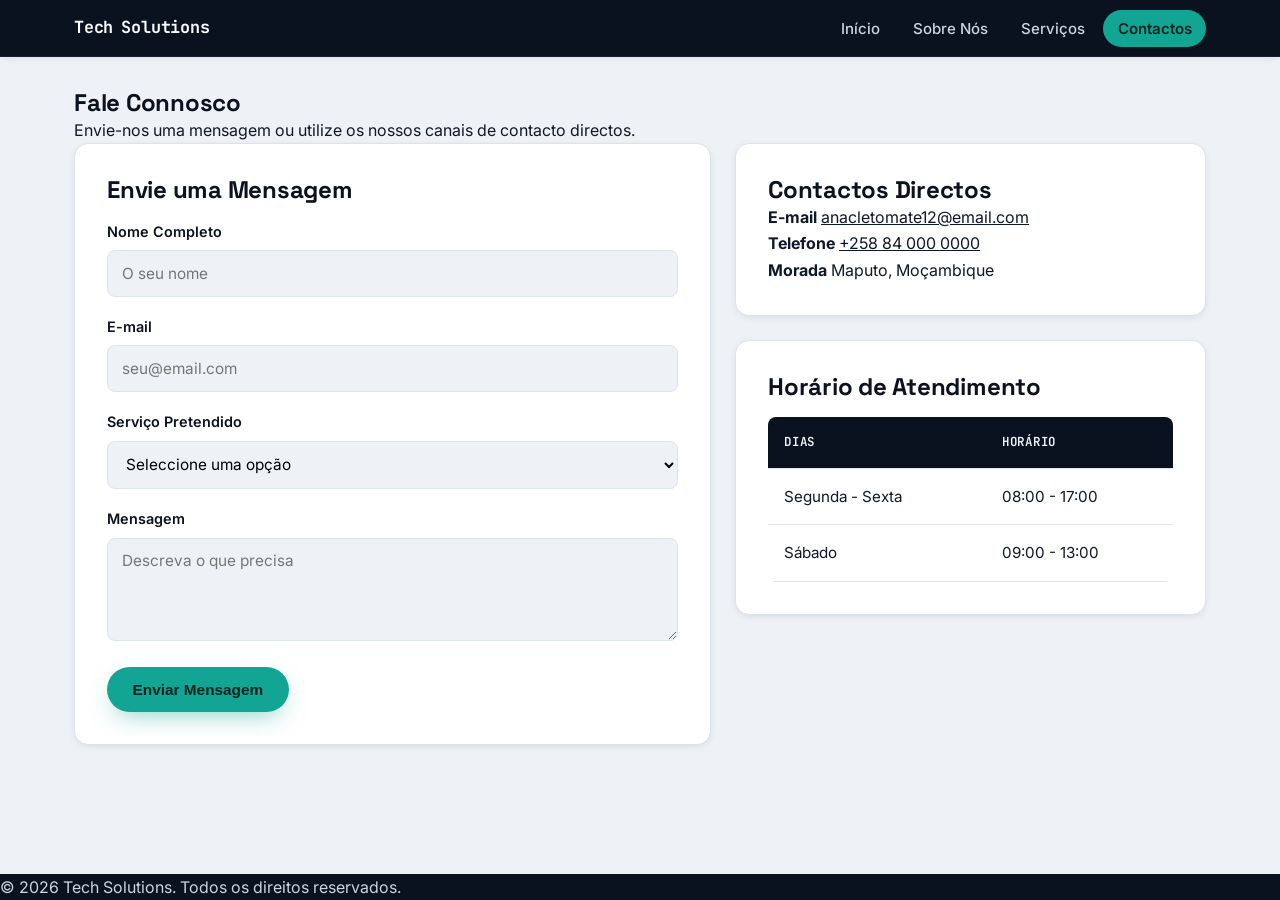
==== Contactos.html @ 09876d04 "Add files via upload" ====
<!DOCTYPE html>
<html lang="pt">
<head>
  <meta charset="UTF-8">
  <meta name="viewport" content="width=device-width, initial-scale=1.0">
  <meta name="description" content="Entre em contacto com a Tech Solutions para pedir assistência técnica em Maputo.">
  <title>Contactos - Tech Solutions</title>
  <link rel="stylesheet" href="CSS MINIpRojecto.css">
</head>
<body>

  <header>
    <nav>
      <a href="Menu.html" class="logo">Tech<span>Solutions</span></a>
      <input type="checkbox" id="menu-toggle" aria-label="Abrir menu">
      <label for="menu-toggle" class="menu-icon" aria-hidden="true">☰</label>

      <ul>
        <li><a href="Menu.html">Início</a></li>
        <li><a href="Sobre nos.html">Sobre Nós</a></li>
        <li><a href="servicos.html">Serviços</a></li>
        <li><a href="Contactos.html" aria-current="page">Contactos</a></li>
      </ul>
    </nav>
  </header>

  <main class="container">

    <section style="margin-top: 2rem;">
      <h1>Fale Connosco</h1>
      <p style="color: var(--text-muted);">Envie-nos uma mensagem ou utilize os nossos canais de contacto directos.</p>
    </section>

    <div class="contact-grid">
      <section class="card">
        <h2>Envie uma Mensagem</h2>
        <form action="#" method="POST" style="margin-top: 1rem;">
          <div class="form-group">
            <label for="nome">Nome Completo</label>
            <input type="text" id="nome" name="nome" required placeholder="O seu nome">
          </div>
          <div class="form-group">
            <label for="email">E-mail</label>
            <input type="email" id="email" name="email" required placeholder="seu@email.com">
          </div>
          <div class="form-group">
            <label for="servico">Serviço Pretendido</label>
            <select id="servico" name="servico">
              <option value="">Seleccione uma opção</option>
              <option value="rede">Instalação de Rede</option>
              <option value="reparacao">Reparação de Computador</option>
              <option value="windows">Instalação de Windows / Software</option>
              <option value="manutencao">Manutenção Preventiva</option>
              <option value="remoto">Suporte Remoto</option>
              <option value="outro">Outro</option>
            </select>
          </div>
          <div class="form-group">
            <label for="mensagem">Mensagem</label>
            <textarea id="mensagem" name="mensagem" rows="4" required placeholder="Descreva o que precisa"></textarea>
          </div>
          <button type="submit" class="btn-submit">Enviar Mensagem</button>
        </form>
      </section>

      <div>
        <section class="card">
          <h2>Contactos Directos</h2>
          <div class="contact-item">
            <strong>E-mail</strong>
            <a href="mailto:anacletomate12@email.com">anacletomate12@email.com</a>
          </div>
          <div class="contact-item">
            <strong>Telefone</strong>
            <a href="tel:+258840000000">+258 84 000 0000</a>
          </div>
          <div class="contact-item">
            <strong>Morada</strong>
            <span>Maputo, Moçambique</span>
          </div>
        </section>

        <section class="card">
          <h2>Horário de Atendimento</h2>
          <table>
            <thead>
              <tr>
                <th scope="col">Dias</th>
                <th scope="col">Horário</th>
              </tr>
            </thead>
            <tbody>
              <tr>
                <td>Segunda - Sexta</td>
                <td>08:00 - 17:00</td>
              </tr>
              <tr>
                <td>Sábado</td>
                <td>09:00 - 13:00</td>
              </tr>
            </tbody>
          </table>
        </section>
      </div>
    </div>

  </main>

  <footer>
    <p>&copy; 2026 Tech Solutions. Todos os direitos reservados.</p>
  </footer>

</body>
</html>
---- CSS MINIpRojecto.css ----
/* ==========================================================================
   TECH SOLUTIONS — Assistência Técnica e Informática
   Folha de estilos principal
   ========================================================================== */

@import url('https://fonts.googleapis.com/css2?family=Space+Grotesk:wght@500;600;700&family=Inter:wght@400;500;600;700&family=JetBrains+Mono:wght@400;500;700&display=swap');

:root {
  /* Cor — painel de diagnóstico: navy profundo + teal (circuito) + âmbar (LED) */
  --navy-950: #0a1220;
  --navy-900: #0e1930;
  --navy-800: #16233f;
  --paper: #eef2f7;
  --surface: #ffffff;
  --ink: #0f172a;
  --ink-muted: #5b6472;
  --ink-soft: #8993a4;
  --teal: #12a594;
  --teal-deep: #0c7a6e;
  --teal-tint: #e3f6f3;
  --amber: #ffb020;
  --amber-deep: #d9930a;
  --danger: #e35555;
  --line: #dde3ea;

  --radius-sm: 8px;
  --radius: 14px;
  --radius-lg: 22px;

  --shadow-sm: 0 2px 8px -2px rgba(10, 18, 32, 0.12);
  --shadow-md: 0 12px 28px -8px rgba(10, 18, 32, 0.22);
  --shadow-lg: 0 24px 48px -12px rgba(10, 18, 32, 0.32);

  --font-display: "Space Grotesk", "Inter", sans-serif;
  --font-body: "Inter", system-ui, -apple-system, sans-serif;
  --font-mono: "JetBrains Mono", ui-monospace, Menlo, monospace;
}

* { margin: 0; padding: 0; box-sizing: border-box; }

html { scroll-behavior: smooth; }

body {
  font-family: var(--font-body);
  background: var(--paper);
  color: var(--ink);
  line-height: 1.65;
  min-height: 100vh;
  display: flex;
  flex-direction: column;
  -webkit-font-smoothing: antialiased;
}

img { max-width: 100%; display: block; }

a { color: inherit; }

h1, h2, h3, h4 {
  font-family: var(--font-display);
  color: var(--navy-950);
  line-height: 1.15;
  letter-spacing: -0.01em;
}

:focus-visible {
  outline: 2px solid var(--teal);
  outline-offset: 2px;
}

@media (prefers-reduced-motion: reduce) {
  *, *::before, *::after {
    animation-duration: 0.001ms !important;
    animation-iteration-count: 1 !important;
    transition-duration: 0.001ms !important;
    scroll-behavior: auto !important;
  }
}

.eyebrow {
  display: inline-flex;
  align-items: center;
  gap: 0.5rem;
  font-family: var(--font-mono);
  font-size: 0.75rem;
  font-weight: 500;
  letter-spacing: 0.12em;
  text-transform: uppercase;
  color: var(--teal-deep);
}

.eyebrow::before {
  content: "";
  width: 7px;
  height: 7px;
  border-radius: 50%;
  background: var(--teal);
  box-shadow: 0 0 0 3px var(--teal-tint);
}

/* ==========================================================================
   CABEÇALHO / NAVEGAÇÃO
   ========================================================================== */

header {
  background: var(--navy-950);
  position: sticky;
  top: 0;
  z-index: 1000;
  box-shadow: var(--shadow-sm);
  border-bottom: 1px solid rgba(255, 255, 255, 0.06);
}

nav {
  max-width: 1180px;
  margin: 0 auto;
  padding: 0.9rem 1.5rem;
  display: flex;
  justify-content: space-between;
  align-items: center;
}

.logo {
  display: flex;
  align-items: center;
  gap: 0.5rem;
  color: #f8fafc;
  font-family: var(--font-mono);
  font-size: 1.05rem;
  font-weight: 700;
  letter-spacing: -0.01em;
  text-decoration: none;
}

.logo .dot {
  width: 9px;
  height: 9px;
  border-radius: 50%;
  background: var(--amber);
  box-shadow: 0 0 0 4px rgba(255, 176, 32, 0.18);
  animation: blink 2.4s ease-in-out infinite;
  flex-shrink: 0;
}

.logo .muted { color: var(--teal); }

@keyframes blink {
  0%, 100% { opacity: 1; }
  50% { opacity: 0.35; }
}

nav ul {
  list-style: none;
  display: flex;
  gap: 0.25rem;
  align-items: center;
}

nav ul a {
  color: #cbd5e1;
  text-decoration: none;
  font-weight: 500;
  font-size: 0.94rem;
  padding: 0.55rem 0.9rem;
  border-radius: 999px;
  transition: background-color 0.2s ease, color 0.2s ease;
}

nav ul a:hover,
nav ul a:focus-visible {
  background-color: rgba(18, 165, 148, 0.16);
  color: #ecfdfa;
}

nav ul a[aria-current="page"] {
  background-color: var(--teal);
  color: #052420;
  font-weight: 600;
}

#menu-toggle, .menu-icon { display: none; }

/* ==========================================================================
   CONTENTOR GERAL
   ========================================================================== */

.container {
  max-width: 1180px;
  margin: 0 auto;
  padding: 0 1.5rem;
  flex: 1;
  width: 100%;
}

section.intro-space { padding-top: 2.5rem; }

/* ==========================================================================
   HERO
   ========================================================================== */

.hero {
  padding: 4.5rem 0 3.5rem;
  display: grid;
  grid-template-columns: 1.05fr 0.95fr;
  gap: 3rem;
  align-items: center;
}

.hero h1 {
  font-size: clamp(2.1rem, 4vw, 3.1rem);
  margin: 0.9rem 0 1.1rem;
}

.hero h1 .accent { color: var(--teal-deep); }

.hero p.lead {
  color: var(--ink-muted);
  font-size: 1.08rem;
  max-width: 46ch;
  margin-bottom: 1.9rem;
}

.hero-actions {
  display: flex;
  gap: 0.9rem;
  flex-wrap: wrap;
}

/* Painel de diagnóstico — elemento assinatura */
.diagnostic-panel {
  background: var(--navy-950);
  border-radius: var(--radius-lg);
  padding: 1.6rem 1.7rem;
  box-shadow: var(--shadow-lg);
  font-family: var(--font-mono);
  color: #e2e8f0;
  position: relative;
  overflow: hidden;
  border: 1px solid rgba(255, 255, 255, 0.08);
}

.diagnostic-panel::before {
  content: "";
  position: absolute;
  inset: 0;
  background:
    radial-gradient(circle at 85% -10%, rgba(18, 165, 148, 0.35), transparent 55%),
    radial-gradient(circle at -10% 110%, rgba(255, 176, 32, 0.18), transparent 45%);
  pointer-events: none;
}

.diagnostic-panel .panel-head {
  display: flex;
  justify-content: space-between;
  align-items: center;
  font-size: 0.72rem;
  letter-spacing: 0.1em;
  text-transform: uppercase;
  color: #7f8ea3;
  margin-bottom: 1.1rem;
  position: relative;
}

.diagnostic-panel .panel-head .dots { display: flex; gap: 6px; }
.diagnostic-panel .panel-head .dots span {
  width: 9px; height: 9px; border-radius: 50%; background: #2a3752;
}

.diag-row {
  display: flex;
  justify-content: space-between;
  align-items: center;
  padding: 0.7rem 0;
  border-bottom: 1px dashed rgba(255, 255, 255, 0.09);
  font-size: 0.9rem;
  position: relative;
}

.diag-row:last-of-type { border-bottom: none; }

.diag-row .label { color: #b9c4d6; }

.diag-row .status {
  display: inline-flex;
  align-items: center;
  gap: 0.5rem;
  font-weight: 500;
}

.diag-row .status.ok { color: #5eead4; }
.diag-row .status.live { color: var(--amber); }

.led {
  width: 8px;
  height: 8px;
  border-radius: 50%;
  background: currentColor;
  box-shadow: 0 0 8px currentColor;
}

.led.pulse { animation: pulse 1.8s ease-in-out infinite; }

@keyframes pulse {
  0%, 100% { opacity: 1; transform: scale(1); }
  50% { opacity: 0.45; transform: scale(0.8); }
}

.diagnostic-panel .panel-foot {
  margin-top: 1.1rem;
  padding-top: 1rem;
  border-top: 1px solid rgba(255, 255, 255, 0.08);
  font-size: 0.76rem;
  color: #7f8ea3;
  position: relative;
}

/* ==========================================================================
   BOTÕES
   ========================================================================== */

.btn {
  display: inline-flex;
  align-items: center;
  gap: 0.5rem;
  padding: 0.85rem 1.5rem;
  border-radius: 999px;
  font-weight: 600;
  font-size: 0.96rem;
  text-decoration: none;
  border: 1px solid transparent;
  cursor: pointer;
  transition: transform 0.15s ease, box-shadow 0.15s ease, background-color 0.15s ease, color 0.15s ease;
  font-family: var(--font-body);
}

.btn-primary {
  background: var(--teal);
  color: #052420;
  box-shadow: 0 10px 24px -8px rgba(18, 165, 148, 0.55);
}

.btn-primary:hover { background: var(--teal-deep); color: #eafffb; transform: translateY(-1px); }

.btn-outline {
  background: transparent;
  border-color: var(--navy-950);
  color: var(--navy-950);
}

.btn-outline:hover { background: var(--navy-950); color: #f1f5f9; transform: translateY(-1px); }

.btn-ghost {
  background: rgba(255, 255, 255, 0.08);
  color: #f1f5f9;
  border-color: rgba(255, 255, 255, 0.16);
}

.btn-ghost:hover { background: rgba(255, 255, 255, 0.16); }

/* ==========================================================================
   ESTATÍSTICAS
   ========================================================================== */

.stats-strip {
  display: grid;
  grid-template-columns: repeat(4, 1fr);
  gap: 1px;
  background: var(--line);
  border: 1px solid var(--line);
  border-radius: var(--radius);
  overflow: hidden;
  margin: 2.5rem 0 3rem;
}

.stat {
  background: var(--surface);
  padding: 1.4rem 1.2rem;
  text-align: center;
}

.stat .num {
  font-family: var(--font-mono);
  font-size: 1.7rem;
  font-weight: 700;
  color: var(--teal-deep);
}

.stat .label {
  font-size: 0.82rem;
  color: var(--ink-muted);
  margin-top: 0.25rem;
}

/* ==========================================================================
   CARTÕES / SECÇÕES
   ========================================================================== */

.section-head {
  max-width: 60ch;
  margin-bottom: 2.2rem;
}

.section-head h2 {
  font-size: clamp(1.6rem, 3vw, 2.1rem);
  margin-top: 0.6rem;
}

.section-head p {
  color: var(--ink-muted);
  margin-top: 0.7rem;
}

.card {
  background: var(--surface);
  padding: 2rem;
  margin-bottom: 1.5rem;
  border-radius: var(--radius);
  box-shadow: var(--shadow-sm);
  border: 1px solid var(--line);
}

.card img {
  width: 100%;
  max-height: 380px;
  object-fit: cover;
  border-radius: calc(var(--radius) - 6px);
  margin: 1rem 0;
}

/* Grelha de serviços */
.service-grid {
  display: grid;
  grid-template-columns: repeat(3, 1fr);
  gap: 1.25rem;
  margin: 2rem 0 3rem;
}

.service-card {
  background: var(--surface);
  border: 1px solid var(--line);
  border-radius: var(--radius);
  padding: 1.75rem;
  box-shadow: var(--shadow-sm);
  transition: transform 0.2s ease, box-shadow 0.2s ease, border-color 0.2s ease;
}

.service-card:hover {
  transform: translateY(-3px);
  box-shadow: var(--shadow-md);
  border-color: var(--teal);
}

.service-icon {
  width: 46px;
  height: 46px;
  border-radius: var(--radius-sm);
  background: var(--teal-tint);
  color: var(--teal-deep);
  display: flex;
  align-items: center;
  justify-content: center;
  margin-bottom: 1.1rem;
}

.service-icon svg { width: 24px; height: 24px; }

.service-card h3 {
  font-size: 1.08rem;
  margin-bottom: 0.5rem;
}

.service-card p {
  color: var(--ink-muted);
  font-size: 0.94rem;
}

.service-card .tag {
  display: inline-block;
  margin-top: 0.9rem;
  font-family: var(--font-mono);
  font-size: 0.72rem;
  letter-spacing: 0.06em;
  color: var(--teal-deep);
  background: var(--teal-tint);
  padding: 0.25rem 0.6rem;
  border-radius: 999px;
}

/* Objectivos com marcador LED */
.led-list {
  list-style: none;
  display: flex;
  flex-direction: column;
  gap: 0.9rem;
  margin-top: 1rem;
}

.led-list li {
  display: flex;
  gap: 0.8rem;
  align-items: flex-start;
}

.led-list .num {
  font-family: var(--font-mono);
  font-size: 0.78rem;
  font-weight: 700;
  color: var(--teal-deep);
  background: var(--teal-tint);
  min-width: 28px;
  height: 28px;
  border-radius: 50%;
  display: flex;
  align-items: center;
  justify-content: center;
  flex-shrink: 0;
}

/* Player de áudio estilizado */
.audio-card {
  display: flex;
  align-items: center;
  gap: 1rem;
  background: var(--navy-950);
  color: #e2e8f0;
  border-radius: var(--radius);
  padding: 1.25rem 1.4rem;
  margin-top: 1rem;
}

.audio-card .wave-icon {
  width: 42px;
  height: 42px;
  border-radius: 50%;
  background: var(--teal);
  color: #052420;
  display: flex;
  align-items: center;
  justify-content: center;
  flex-shrink: 0;
}

.audio-card audio { width: 100%; }

.audio-card .audio-meta {
  flex: 1;
  min-width: 0;
}

.audio-card .audio-meta strong {
  display: block;
  font-size: 0.92rem;
  margin-bottom: 0.4rem;
}

/* Missão / Visão lado a lado */
.mv-grid {
  display: grid;
  grid-template-columns: 1fr 1fr;
  gap: 1.25rem;
}

.mv-grid .card { margin-bottom: 0; }

.mv-grid .eyebrow { margin-bottom: 0.6rem; }

/* ==========================================================================
   FORMULÁRIOS & TABELAS
   ========================================================================== */

.form-group { margin-bottom: 1.15rem; }

.form-group label {
  display: block;
  font-weight: 600;
  font-size: 0.9rem;
  margin-bottom: 0.4rem;
  color: var(--navy-950);
}

.form-group input,
.form-group select,
.form-group textarea {
  width: 100%;
  padding: 0.8rem 0.9rem;
  border: 1.5px solid var(--line);
  border-radius: var(--radius-sm);
  font-family: inherit;
  font-size: 0.96rem;
  background: var(--paper);
  transition: border-color 0.15s ease, box-shadow 0.15s ease;
}

.form-group input:focus,
.form-group select:focus,
.form-group textarea:focus {
  outline: none;
  border-color: var(--teal);
  box-shadow: 0 0 0 3px var(--teal-tint);
  background: var(--surface);
}

.btn-submit {
  background: var(--teal);
  color: #052420;
  border: none;
  padding: 0.85rem 1.6rem;
  border-radius: 999px;
  font-weight: 600;
  font-size: 0.96rem;
  cursor: pointer;
  transition: background 0.2s ease, transform 0.15s ease;
  box-shadow: 0 10px 24px -8px rgba(18, 165, 148, 0.5);
}

.btn-submit:hover { background: var(--teal-deep); transform: translateY(-1px); }

table {
  width: 100%;
  border-collapse: collapse;
  margin-top: 1rem;
  overflow: hidden;
  border-radius: var(--radius-sm);
  font-size: 0.95rem;
}

th, td {
  padding: 0.95rem 1rem;
  text-align: left;
  border-bottom: 1px solid var(--line);
}

th {
  background-color: var(--navy-950);
  color: #f1f5f9;
  font-weight: 600;
  font-family: var(--font-mono);
  font-size: 0.78rem;
  letter-spacing: 0.06em;
  text-transform: uppercase;
}

tbody tr:hover { background-color: var(--teal-tint); }

td .price {
  font-family: var(--font-mono);
  font-weight: 700;
  color: var(--teal-deep);
}

.price-badge {
  display: inline-block;
  font-family: var(--font-mono);
  font-size: 0.68rem;
  letter-spacing: 0.04em;
  background: var(--amber);
  color: #3a2600;
  padding: 0.18rem 0.5rem;
  border-radius: 999px;
  margin-left: 0.5rem;
  vertical-align: middle;
}

/* Cartões de contacto */
.contact-grid {
  display: grid;
  grid-template-columns: 1.15fr 0.85fr;
  gap: 1.5rem;
  align-items: start;
}

.contact-info-item {
  display: flex;
  gap: 0.9rem;
  align-items: flex-start;
  padding: 1rem 0;
  border-bottom: 1px solid var(--line);
}

.contact-info-item:last-child { border-bottom: none; }

.contact-info-item .icon {
  width: 38px;
  height: 38px;
  border-radius: var(--radius-sm);
  background: var(--teal-tint);
  color: var(--teal-deep);
  display: flex;
  align-items: center;
  justify-content: center;
  flex-shrink: 0;
}

.contact-info-item .icon svg { width: 19px; height: 19px; }

.contact-info-item h3 {
  font-size: 0.98rem;
  margin-bottom: 0.15rem;
}

.contact-info-item p, .contact-info-item a {
  color: var(--ink-muted);
  text-decoration: none;
  font-size: 0.92rem;
}

.contact-info-item a:hover { color: var(--teal-deep); }

/* ==========================================================================
   RODAPÉ
   ========================================================================== */

footer {
  background: var(--navy-950);
  color: #cbd5e1;
  margin-top: auto;
}

.footer-inner {
  max-width: 1180px;
  margin: 0 auto;
  padding: 3rem 1.5rem 1.5rem;
  display: grid;
  grid-template-columns: 1.3fr 1fr 1fr;
  gap: 2rem;
}

.footer-inner h4 {
  color: #f1f5f9;
  font-size: 0.85rem;
  letter-spacing: 0.06em;
  text-transform: uppercase;
  margin-bottom: 0.9rem;
  font-family: var(--font-mono);
}

.footer-inner p, .footer-inner a {
  font-size: 0.9rem;
  color: #9aa7bd;
  text-decoration: none;
  line-height: 1.9;
}

.footer-inner a:hover { color: var(--teal); }

.footer-bottom {
  border-top: 1px solid rgba(255, 255, 255, 0.08);
  text-align: center;
  padding: 1.2rem 1.5rem;
  font-family: var(--font-mono);
  font-size: 0.76rem;
  color: #7f8ea3;
}

.footer-bottom .status {
  color: #5eead4;
}

/* ==========================================================================
   RESPONSIVIDADE (MOBILE)
   ========================================================================== */

@media (max-width: 900px) {
  .hero { grid-template-columns: 1fr; padding-top: 3rem; }
  .service-grid { grid-template-columns: repeat(2, 1fr); }
  .mv-grid { grid-template-columns: 1fr; }
  .contact-grid { grid-template-columns: 1fr; }
  .stats-strip { grid-template-columns: repeat(2, 1fr); }
  .footer-inner { grid-template-columns: 1fr 1fr; }
}

@media (max-width: 768px) {
  .menu-icon {
    display: block;
    color: #f8fafc;
    font-size: 1.6rem;
    cursor: pointer;
    line-height: 1;
  }

  nav ul {
    display: none;
    position: absolute;
    top: 100%;
    left: 0;
    right: 0;
    background: var(--navy-950);
    flex-direction: column;
    padding: 0.75rem 1.25rem 1.25rem;
    text-align: left;
    gap: 0.2rem;
    border-bottom: 1px solid rgba(255, 255, 255, 0.08);
  }

  nav ul a { display: block; }

  #menu-toggle:checked ~ ul { display: flex; }
}

@media (max-width: 560px) {
  .service-grid { grid-template-columns: 1fr; }
  .stats-strip { grid-template-columns: 1fr 1fr; }
  .footer-inner { grid-template-columns: 1fr; }
  .hero-actions { flex-direction: column; align-items: stretch; }
  .hero-actions .btn { justify-content: center; }
}
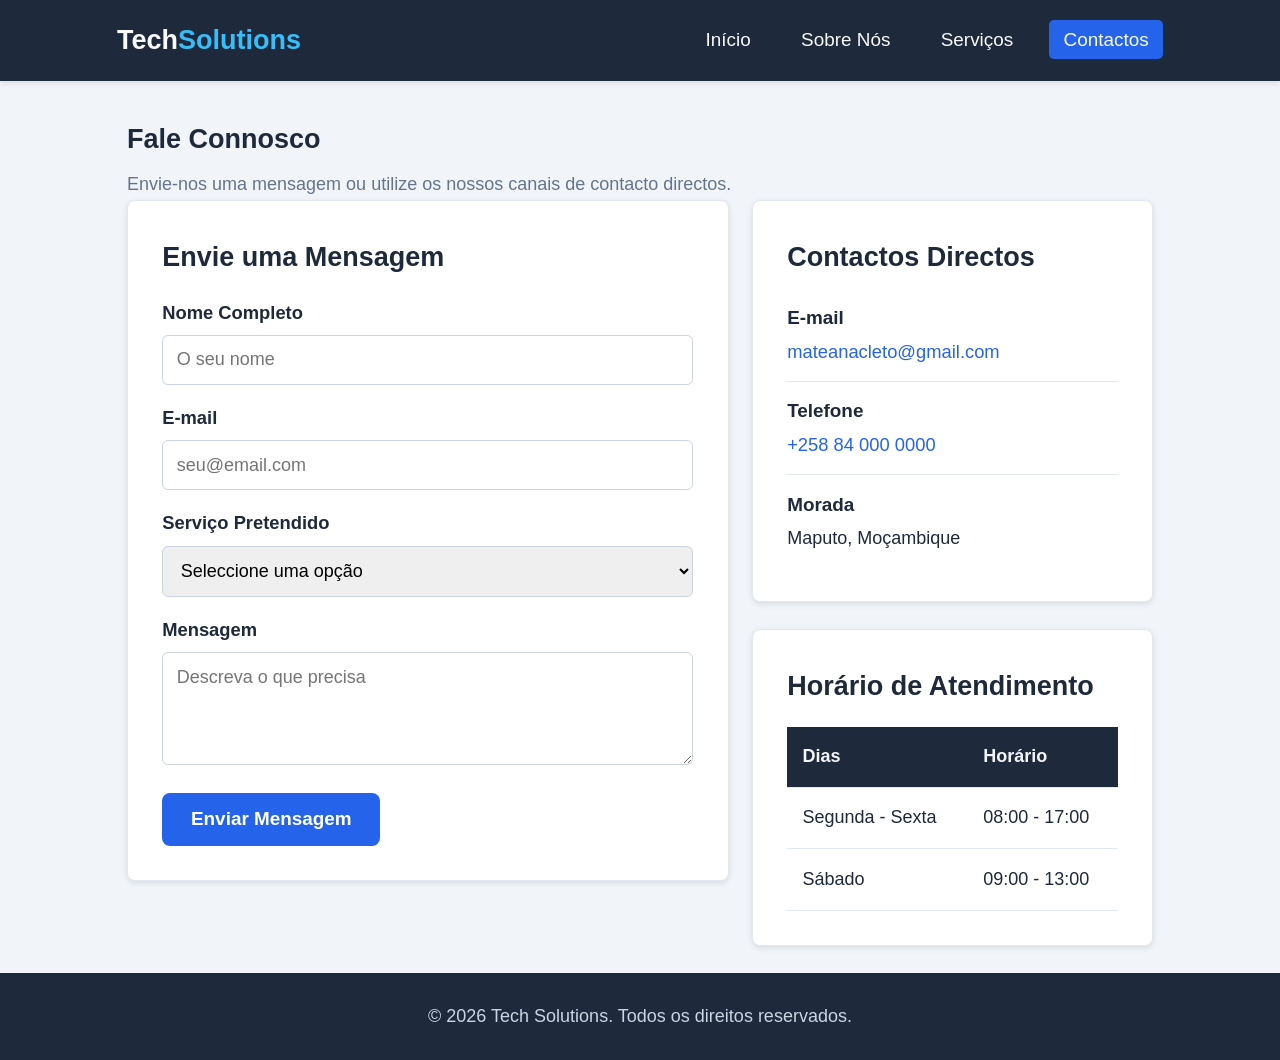
==== commit 04ef22a4: "Revise contact form and update contact details Updated the contact form to use FormSubmit for handli" ====
--- a/Contactos.html
+++ b/Contactos.html
@@ -19,7 +19,7 @@
         <li><a href="Menu.html">Início</a></li>
         <li><a href="Sobre nos.html">Sobre Nós</a></li>
         <li><a href="servicos.html">Serviços</a></li>
-        <li><a href="Contactos.html" aria-current="page">Contactos</a></li>
+        <li><a href="contactos.html" aria-current="page">Contactos</a></li>
       </ul>
     </nav>
   </header>
@@ -34,30 +34,34 @@
     <div class="contact-grid">
       <section class="card">
         <h2>Envie uma Mensagem</h2>
-        <form action="#" method="POST" style="margin-top: 1rem;">
+        <form action="https://formsubmit.co/mateanacleto@gmail.com" method="POST" style="margin-top: 1rem;">
+          <input type="hidden" name="_subject" value="Nova mensagem - Tech Solutions">
+          <input type="hidden" name="_template" value="table">
+          <input type="hidden" name="_captcha" value="false">
+          <input type="text" name="_honey" style="display:none" tabindex="-1" autocomplete="off">
           <div class="form-group">
             <label for="nome">Nome Completo</label>
-            <input type="text" id="nome" name="nome" required placeholder="O seu nome">
+            <input type="text" id="nome" name="Nome Completo" required placeholder="O seu nome">
           </div>
           <div class="form-group">
             <label for="email">E-mail</label>
-            <input type="email" id="email" name="email" required placeholder="seu@email.com">
+            <input type="email" id="email" name="E-mail" required placeholder="seu@email.com">
           </div>
           <div class="form-group">
             <label for="servico">Serviço Pretendido</label>
-            <select id="servico" name="servico">
+            <select id="servico" name="Serviço Pretendido">
               <option value="">Seleccione uma opção</option>
-              <option value="rede">Instalação de Rede</option>
-              <option value="reparacao">Reparação de Computador</option>
-              <option value="windows">Instalação de Windows / Software</option>
-              <option value="manutencao">Manutenção Preventiva</option>
-              <option value="remoto">Suporte Remoto</option>
-              <option value="outro">Outro</option>
+              <option value="Instalação de Rede">Instalação de Rede</option>
+              <option value="Reparação de Computador">Reparação de Computador</option>
+              <option value="Instalação de Windows / Software">Instalação de Windows / Software</option>
+              <option value="Manutenção Preventiva">Manutenção Preventiva</option>
+              <option value="Suporte Remoto">Suporte Remoto</option>
+              <option value="Outro">Outro</option>
             </select>
           </div>
           <div class="form-group">
             <label for="mensagem">Mensagem</label>
-            <textarea id="mensagem" name="mensagem" rows="4" required placeholder="Descreva o que precisa"></textarea>
+            <textarea id="mensagem" name="Mensagem" rows="4" required placeholder="Descreva o que precisa"></textarea>
           </div>
           <button type="submit" class="btn-submit">Enviar Mensagem</button>
         </form>
@@ -68,7 +72,7 @@
           <h2>Contactos Directos</h2>
           <div class="contact-item">
             <strong>E-mail</strong>
-            <a href="mailto:anacletomate12@email.com">anacletomate12@email.com</a>
+            <a href="mailto:mateanacleto@gmail.com">mateanacleto@gmail.com</a>
           </div>
           <div class="contact-item">
             <strong>Telefone</strong>
@@ -111,4 +115,4 @@
   </footer>
 
 </body>
-</html>+</html>
--- a/CSS MINIpRojecto.css
+++ b/CSS MINIpRojecto.css
@@ -1,780 +1,510 @@
-/* ==========================================================================
-   TECH SOLUTIONS — Assistência Técnica e Informática
-   Folha de estilos principal
-   ========================================================================== */
-
-@import url('https://fonts.googleapis.com/css2?family=Space+Grotesk:wght@500;600;700&family=Inter:wght@400;500;600;700&family=JetBrains+Mono:wght@400;500;700&display=swap');
-
 :root {
-  /* Cor — painel de diagnóstico: navy profundo + teal (circuito) + âmbar (LED) */
-  --navy-950: #0a1220;
-  --navy-900: #0e1930;
-  --navy-800: #16233f;
-  --paper: #eef2f7;
-  --surface: #ffffff;
-  --ink: #0f172a;
-  --ink-muted: #5b6472;
-  --ink-soft: #8993a4;
-  --teal: #12a594;
-  --teal-deep: #0c7a6e;
-  --teal-tint: #e3f6f3;
-  --amber: #ffb020;
-  --amber-deep: #d9930a;
-  --danger: #e35555;
-  --line: #dde3ea;
-
-  --radius-sm: 8px;
-  --radius: 14px;
-  --radius-lg: 22px;
-
-  --shadow-sm: 0 2px 8px -2px rgba(10, 18, 32, 0.12);
-  --shadow-md: 0 12px 28px -8px rgba(10, 18, 32, 0.22);
-  --shadow-lg: 0 24px 48px -12px rgba(10, 18, 32, 0.32);
-
-  --font-display: "Space Grotesk", "Inter", sans-serif;
-  --font-body: "Inter", system-ui, -apple-system, sans-serif;
-  --font-mono: "JetBrains Mono", ui-monospace, Menlo, monospace;
-}
-
-* { margin: 0; padding: 0; box-sizing: border-box; }
-
-html { scroll-behavior: smooth; }
+  --primary-color: #2563eb;
+  --primary-hover: #1d4ed8;
+  --dark-bg: #1e293b;
+  --card-bg: #ffffff;
+  --text-main: #1e293b;
+  --text-muted: #64748b;
+  --nav-bg: #1e293b;
+  --nav-text: #f8fafc;
+  --border-color: #e2e8f0;
+  --shadow: 0 2px 6px rgba(0, 0, 0, 0.1);
+  --radius: 8px;
+}
+
+* {
+  margin: 0;
+  padding: 0;
+  box-sizing: border-box;
+}
+
+html {
+  font-size: 18px; 
+}
 
 body {
-  font-family: var(--font-body);
-  background: var(--paper);
-  color: var(--ink);
+  font-family: Arial, Helvetica, sans-serif;
+  background-color: #f1f5f9;
+  color: var(--text-main);
   line-height: 1.65;
   min-height: 100vh;
   display: flex;
   flex-direction: column;
-  -webkit-font-smoothing: antialiased;
-}
-
-img { max-width: 100%; display: block; }
-
-a { color: inherit; }
-
-h1, h2, h3, h4 {
-  font-family: var(--font-display);
-  color: var(--navy-950);
-  line-height: 1.15;
-  letter-spacing: -0.01em;
-}
-
-:focus-visible {
-  outline: 2px solid var(--teal);
-  outline-offset: 2px;
-}
-
-@media (prefers-reduced-motion: reduce) {
-  *, *::before, *::after {
-    animation-duration: 0.001ms !important;
-    animation-iteration-count: 1 !important;
-    transition-duration: 0.001ms !important;
-    scroll-behavior: auto !important;
-  }
-}
-
-.eyebrow {
-  display: inline-flex;
-  align-items: center;
-  gap: 0.5rem;
-  font-family: var(--font-mono);
-  font-size: 0.75rem;
-  font-weight: 500;
-  letter-spacing: 0.12em;
-  text-transform: uppercase;
-  color: var(--teal-deep);
-}
-
-.eyebrow::before {
-  content: "";
-  width: 7px;
-  height: 7px;
-  border-radius: 50%;
-  background: var(--teal);
-  box-shadow: 0 0 0 3px var(--teal-tint);
-}
-
-/* ==========================================================================
-   CABEÇALHO / NAVEGAÇÃO
-   ========================================================================== */
+}
+
+a {
+  color: inherit;
+}
+
+h1, h2, h3 {
+  color: var(--dark-bg);
+  margin-bottom: 0.5rem;
+}
 
 header {
-  background: var(--navy-950);
+  background: var(--nav-bg);
   position: sticky;
   top: 0;
-  z-index: 1000;
-  box-shadow: var(--shadow-sm);
-  border-bottom: 1px solid rgba(255, 255, 255, 0.06);
+  z-index: 100;
+  box-shadow: var(--shadow);
 }
 
 nav {
-  max-width: 1180px;
+  max-width: 1100px;
   margin: 0 auto;
-  padding: 0.9rem 1.5rem;
+  padding: 1rem 1.5rem;
   display: flex;
   justify-content: space-between;
   align-items: center;
 }
 
 .logo {
-  display: flex;
-  align-items: center;
-  gap: 0.5rem;
-  color: #f8fafc;
-  font-family: var(--font-mono);
-  font-size: 1.05rem;
-  font-weight: 700;
-  letter-spacing: -0.01em;
+  color: var(--nav-text);
+  font-size: 1.5rem;
+  font-weight: bold;
   text-decoration: none;
 }
 
-.logo .dot {
-  width: 9px;
-  height: 9px;
-  border-radius: 50%;
-  background: var(--amber);
-  box-shadow: 0 0 0 4px rgba(255, 176, 32, 0.18);
-  animation: blink 2.4s ease-in-out infinite;
-  flex-shrink: 0;
-}
-
-.logo .muted { color: var(--teal); }
-
-@keyframes blink {
-  0%, 100% { opacity: 1; }
-  50% { opacity: 0.35; }
+.logo span {
+  color: #38bdf8;
 }
 
 nav ul {
   list-style: none;
   display: flex;
-  gap: 0.25rem;
-  align-items: center;
+  gap: 1.2rem;
 }
 
 nav ul a {
-  color: #cbd5e1;
+  color: var(--nav-text);
   text-decoration: none;
   font-weight: 500;
-  font-size: 0.94rem;
-  padding: 0.55rem 0.9rem;
-  border-radius: 999px;
-  transition: background-color 0.2s ease, color 0.2s ease;
-}
-
-nav ul a:hover,
-nav ul a:focus-visible {
-  background-color: rgba(18, 165, 148, 0.16);
-  color: #ecfdfa;
+  font-size: 1.05rem;
+  padding: 0.5rem 0.8rem;
+  border-radius: 5px;
+  transition: background-color 0.2s ease;
+}
+
+nav ul a:hover {
+  background-color: var(--primary-color);
 }
 
 nav ul a[aria-current="page"] {
-  background-color: var(--teal);
-  color: #052420;
-  font-weight: 600;
-}
-
-#menu-toggle, .menu-icon { display: none; }
-
-/* ==========================================================================
-   CONTENTOR GERAL
-   ========================================================================== */
+  background-color: var(--primary-color);
+}
+
+#menu-toggle, .menu-icon {
+  display: none;
+}
 
 .container {
-  max-width: 1180px;
+  max-width: 1080px;
   margin: 0 auto;
   padding: 0 1.5rem;
   flex: 1;
   width: 100%;
 }
 
-section.intro-space { padding-top: 2.5rem; }
-
-/* ==========================================================================
-   HERO
-   ========================================================================== */
-
 .hero {
-  padding: 4.5rem 0 3.5rem;
+  padding: 3rem 0 2.5rem;
   display: grid;
-  grid-template-columns: 1.05fr 0.95fr;
-  gap: 3rem;
+  grid-template-columns: 1.1fr 0.9fr;
+  gap: 2.5rem;
   align-items: center;
 }
 
+.hero-content {
+  text-align: center;
+  display: flex;
+  flex-direction: column;
+  align-items: center;
+}
+
 .hero h1 {
-  font-size: clamp(2.1rem, 4vw, 3.1rem);
-  margin: 0.9rem 0 1.1rem;
-}
-
-.hero h1 .accent { color: var(--teal-deep); }
-
-.hero p.lead {
-  color: var(--ink-muted);
-  font-size: 1.08rem;
-  max-width: 46ch;
-  margin-bottom: 1.9rem;
-}
-
-.hero-actions {
+  font-size: 2.5rem;
+  margin-top: 0.7rem;
+  line-height: 1.25;
+}
+
+.hero h1 span {
+  color: var(--primary-color);
+}
+
+.hero p {
+  color: var(--text-muted);
+  margin-bottom: 1.4rem;
+  font-size: 1.15rem;
+  max-width: 42ch;
+}
+
+.tagline {
+  display: inline-block;
+  background-color: #dbeafe;
+  color: var(--primary-hover);
+  font-size: 0.95rem;
+  font-weight: bold;
+  padding: 0.4rem 1rem;
+  border-radius: 20px;
+  margin: 0 auto 0.8rem;
+}
+
+.hero-buttons {
   display: flex;
   gap: 0.9rem;
   flex-wrap: wrap;
-}
-
-/* Painel de diagnóstico — elemento assinatura */
-.diagnostic-panel {
-  background: var(--navy-950);
-  border-radius: var(--radius-lg);
-  padding: 1.6rem 1.7rem;
-  box-shadow: var(--shadow-lg);
-  font-family: var(--font-mono);
-  color: #e2e8f0;
-  position: relative;
-  overflow: hidden;
-  border: 1px solid rgba(255, 255, 255, 0.08);
-}
-
-.diagnostic-panel::before {
-  content: "";
-  position: absolute;
-  inset: 0;
-  background:
-    radial-gradient(circle at 85% -10%, rgba(18, 165, 148, 0.35), transparent 55%),
-    radial-gradient(circle at -10% 110%, rgba(255, 176, 32, 0.18), transparent 45%);
-  pointer-events: none;
-}
-
-.diagnostic-panel .panel-head {
+  justify-content: center;
+}
+
+.status-box {
+  background: var(--dark-bg);
+  color: #f1f5f9;
+  border-radius: var(--radius);
+  padding: 1.5rem;
+  box-shadow: var(--shadow);
+}
+
+.status-box h3 {
+  color: #f1f5f9;
+  font-size: 1.15rem;
+  margin-bottom: 1.1rem;
+  border-bottom: 1px solid #334155;
+  padding-bottom: 0.7rem;
+}
+
+.status-item {
   display: flex;
   justify-content: space-between;
-  align-items: center;
-  font-size: 0.72rem;
-  letter-spacing: 0.1em;
-  text-transform: uppercase;
-  color: #7f8ea3;
-  margin-bottom: 1.1rem;
-  position: relative;
-}
-
-.diagnostic-panel .panel-head .dots { display: flex; gap: 6px; }
-.diagnostic-panel .panel-head .dots span {
-  width: 9px; height: 9px; border-radius: 50%; background: #2a3752;
-}
-
-.diag-row {
-  display: flex;
-  justify-content: space-between;
-  align-items: center;
-  padding: 0.7rem 0;
-  border-bottom: 1px dashed rgba(255, 255, 255, 0.09);
-  font-size: 0.9rem;
-  position: relative;
-}
-
-.diag-row:last-of-type { border-bottom: none; }
-
-.diag-row .label { color: #b9c4d6; }
-
-.diag-row .status {
-  display: inline-flex;
-  align-items: center;
-  gap: 0.5rem;
-  font-weight: 500;
-}
-
-.diag-row .status.ok { color: #5eead4; }
-.diag-row .status.live { color: var(--amber); }
-
-.led {
-  width: 8px;
-  height: 8px;
-  border-radius: 50%;
-  background: currentColor;
-  box-shadow: 0 0 8px currentColor;
-}
-
-.led.pulse { animation: pulse 1.8s ease-in-out infinite; }
-
-@keyframes pulse {
-  0%, 100% { opacity: 1; transform: scale(1); }
-  50% { opacity: 0.45; transform: scale(0.8); }
-}
-
-.diagnostic-panel .panel-foot {
-  margin-top: 1.1rem;
-  padding-top: 1rem;
-  border-top: 1px solid rgba(255, 255, 255, 0.08);
-  font-size: 0.76rem;
-  color: #7f8ea3;
-  position: relative;
-}
-
-/* ==========================================================================
-   BOTÕES
-   ========================================================================== */
+  padding: 0.6rem 0;
+  font-size: 1.05rem;
+}
+
+.status-item .ok {
+  color: #4ade80;
+  font-weight: bold;
+}
 
 .btn {
-  display: inline-flex;
-  align-items: center;
-  gap: 0.5rem;
-  padding: 0.85rem 1.5rem;
-  border-radius: 999px;
-  font-weight: 600;
-  font-size: 0.96rem;
+  display: inline-block;
+  padding: 0.8rem 1.6rem;
+  border-radius: var(--radius);
+  font-weight: bold;
   text-decoration: none;
-  border: 1px solid transparent;
+  border: 2px solid transparent;
   cursor: pointer;
-  transition: transform 0.15s ease, box-shadow 0.15s ease, background-color 0.15s ease, color 0.15s ease;
-  font-family: var(--font-body);
+  font-size: 1.05rem;
+  transition: background-color 0.2s ease;
 }
 
 .btn-primary {
-  background: var(--teal);
-  color: #052420;
-  box-shadow: 0 10px 24px -8px rgba(18, 165, 148, 0.55);
-}
-
-.btn-primary:hover { background: var(--teal-deep); color: #eafffb; transform: translateY(-1px); }
+  background-color: var(--primary-color);
+  color: #ffffff;
+}
+
+.btn-primary:hover {
+  background-color: var(--primary-hover);
+}
 
 .btn-outline {
-  background: transparent;
-  border-color: var(--navy-950);
-  color: var(--navy-950);
-}
-
-.btn-outline:hover { background: var(--navy-950); color: #f1f5f9; transform: translateY(-1px); }
-
-.btn-ghost {
-  background: rgba(255, 255, 255, 0.08);
-  color: #f1f5f9;
-  border-color: rgba(255, 255, 255, 0.16);
-}
-
-.btn-ghost:hover { background: rgba(255, 255, 255, 0.16); }
-
-/* ==========================================================================
-   ESTATÍSTICAS
-   ========================================================================== */
-
-.stats-strip {
-  display: grid;
-  grid-template-columns: repeat(4, 1fr);
-  gap: 1px;
-  background: var(--line);
-  border: 1px solid var(--line);
-  border-radius: var(--radius);
-  overflow: hidden;
-  margin: 2.5rem 0 3rem;
-}
-
-.stat {
-  background: var(--surface);
-  padding: 1.4rem 1.2rem;
-  text-align: center;
-}
-
-.stat .num {
-  font-family: var(--font-mono);
-  font-size: 1.7rem;
-  font-weight: 700;
-  color: var(--teal-deep);
-}
-
-.stat .label {
-  font-size: 0.82rem;
-  color: var(--ink-muted);
-  margin-top: 0.25rem;
-}
-
-/* ==========================================================================
-   CARTÕES / SECÇÕES
-   ========================================================================== */
-
-.section-head {
-  max-width: 60ch;
-  margin-bottom: 2.2rem;
-}
-
-.section-head h2 {
-  font-size: clamp(1.6rem, 3vw, 2.1rem);
-  margin-top: 0.6rem;
-}
-
-.section-head p {
-  color: var(--ink-muted);
-  margin-top: 0.7rem;
+  background-color: transparent;
+  border-color: var(--dark-bg);
+  color: var(--dark-bg);
+}
+
+.btn-outline:hover {
+  background-color: var(--dark-bg);
+  color: #ffffff;
+}
+
+.btn-submit {
+  background: var(--primary-color);
+  color: white;
+  border: none;
+  padding: 0.85rem 1.6rem;
+  border-radius: var(--radius);
+  font-weight: bold;
+  font-size: 1.05rem;
+  cursor: pointer;
+}
+
+.btn-submit:hover {
+  background: var(--primary-hover);
 }
 
 .card {
-  background: var(--surface);
-  padding: 2rem;
+  background: var(--card-bg);
+  padding: 1.9rem;
   margin-bottom: 1.5rem;
   border-radius: var(--radius);
-  box-shadow: var(--shadow-sm);
-  border: 1px solid var(--line);
+  box-shadow: var(--shadow);
+  border: 1px solid var(--border-color);
 }
 
 .card img {
   width: 100%;
-  max-height: 380px;
+  max-height: 350px;
   object-fit: cover;
-  border-radius: calc(var(--radius) - 6px);
+  border-radius: 6px;
   margin: 1rem 0;
 }
 
-/* Grelha de serviços */
 .service-grid {
   display: grid;
   grid-template-columns: repeat(3, 1fr);
-  gap: 1.25rem;
-  margin: 2rem 0 3rem;
+  gap: 1.4rem;
+  margin: 1.5rem 0 2rem;
 }
 
 .service-card {
-  background: var(--surface);
-  border: 1px solid var(--line);
-  border-radius: var(--radius);
-  padding: 1.75rem;
-  box-shadow: var(--shadow-sm);
-  transition: transform 0.2s ease, box-shadow 0.2s ease, border-color 0.2s ease;
+  background: var(--card-bg);
+  border: 2px solid var(--border-color);
+  border-radius: var(--radius);
+  padding: 2rem 1.6rem;
+  box-shadow: var(--shadow);
+  text-align: center;
+  transition: border-color 0.2s ease, transform 0.2s ease;
 }
 
 .service-card:hover {
-  transform: translateY(-3px);
-  box-shadow: var(--shadow-md);
-  border-color: var(--teal);
+  border-color: var(--primary-color);
+  transform: translateY(-2px);
 }
 
 .service-icon {
-  width: 46px;
-  height: 46px;
-  border-radius: var(--radius-sm);
-  background: var(--teal-tint);
-  color: var(--teal-deep);
-  display: flex;
-  align-items: center;
-  justify-content: center;
-  margin-bottom: 1.1rem;
-}
-
-.service-icon svg { width: 24px; height: 24px; }
+  font-size: 3.2rem;
+  margin-bottom: 0.9rem;
+  line-height: 1;
+}
 
 .service-card h3 {
-  font-size: 1.08rem;
-  margin-bottom: 0.5rem;
+  font-size: 1.35rem;
+  font-weight: bold;
+  color: var(--dark-bg);
+  margin-bottom: 0.6rem;
 }
 
 .service-card p {
-  color: var(--ink-muted);
-  font-size: 0.94rem;
-}
-
-.service-card .tag {
-  display: inline-block;
-  margin-top: 0.9rem;
-  font-family: var(--font-mono);
-  font-size: 0.72rem;
-  letter-spacing: 0.06em;
-  color: var(--teal-deep);
-  background: var(--teal-tint);
-  padding: 0.25rem 0.6rem;
-  border-radius: 999px;
-}
-
-/* Objectivos com marcador LED */
-.led-list {
-  list-style: none;
-  display: flex;
-  flex-direction: column;
-  gap: 0.9rem;
-  margin-top: 1rem;
-}
-
-.led-list li {
-  display: flex;
-  gap: 0.8rem;
-  align-items: flex-start;
-}
-
-.led-list .num {
-  font-family: var(--font-mono);
-  font-size: 0.78rem;
-  font-weight: 700;
-  color: var(--teal-deep);
-  background: var(--teal-tint);
-  min-width: 28px;
-  height: 28px;
-  border-radius: 50%;
-  display: flex;
-  align-items: center;
-  justify-content: center;
-  flex-shrink: 0;
-}
-
-/* Player de áudio estilizado */
-.audio-card {
-  display: flex;
-  align-items: center;
+  color: var(--text-main);
+  font-size: 1.05rem;
+  line-height: 1.5;
+}
+
+.stats {
+  display: grid;
+  grid-template-columns: repeat(4, 1fr);
   gap: 1rem;
-  background: var(--navy-950);
-  color: #e2e8f0;
-  border-radius: var(--radius);
-  padding: 1.25rem 1.4rem;
-  margin-top: 1rem;
-}
-
-.audio-card .wave-icon {
-  width: 42px;
-  height: 42px;
-  border-radius: 50%;
-  background: var(--teal);
-  color: #052420;
-  display: flex;
-  align-items: center;
-  justify-content: center;
-  flex-shrink: 0;
-}
-
-.audio-card audio { width: 100%; }
-
-.audio-card .audio-meta {
-  flex: 1;
-  min-width: 0;
-}
-
-.audio-card .audio-meta strong {
-  display: block;
-  font-size: 0.92rem;
-  margin-bottom: 0.4rem;
-}
-
-/* Missão / Visão lado a lado */
+  margin: 2.5rem 0;
+  text-align: center;
+  background: var(--dark-bg);
+  border-radius: var(--radius);
+  padding: 2rem 1rem;
+  box-shadow: var(--shadow);
+}
+
+.stats > div {
+  padding: 0.5rem;
+  border-right: 1px solid rgba(255, 255, 255, 0.15);
+}
+
+.stats > div:last-child {
+  border-right: none;
+}
+
+.stats .stat-num {
+  font-size: 2.6rem;
+  font-weight: bold;
+  color: #38bdf8;
+  line-height: 1.1;
+}
+
+.stats .stat-label {
+  font-size: 1rem;
+  color: #f1f5f9;
+  margin-top: 0.4rem;
+}
+
 .mv-grid {
   display: grid;
-  grid-template-columns: 1fr 1fr;
-  gap: 1.25rem;
-}
-
-.mv-grid .card { margin-bottom: 0; }
-
-.mv-grid .eyebrow { margin-bottom: 0.6rem; }
-
-/* ==========================================================================
-   FORMULÁRIOS & TABELAS
-   ========================================================================== */
-
-.form-group { margin-bottom: 1.15rem; }
+  grid-template-columns: repeat(auto-fit, minmax(240px, 1fr));
+  gap: 1.2rem;
+}
+
+.mv-grid .card {
+  margin-bottom: 0;
+}
+
+.media-box {
+  background: var(--card-bg);
+  border: 1px solid var(--border-color);
+  border-radius: var(--radius);
+  padding: 1.4rem;
+  box-shadow: var(--shadow);
+}
+
+.media-box h3 {
+  font-size: 1.2rem;
+  margin-bottom: 0.5rem;
+}
+
+.media-box p {
+  color: var(--text-muted);
+  font-size: 0.98rem;
+  margin-bottom: 0.6rem;
+}
+
+.media-box img {
+  width: 100%;
+  border-radius: 6px;
+  margin-bottom: 0.6rem;
+  object-fit: cover;
+  max-height: 220px;
+}
+
+.media-box audio,
+.media-box video {
+  width: 100%;
+  border-radius: 6px;
+}
+
+ol.objetivos {
+  margin-left: 1.4rem;
+  font-size: 1.05rem;
+}
+
+ol.objetivos li {
+  margin-bottom: 0.6rem;
+}
+
+.audio-box {
+  background: #f8fafc;
+  border: 1px solid var(--border-color);
+  border-radius: var(--radius);
+  padding: 1rem;
+  margin-top: 0.8rem;
+}
+
+.audio-box audio {
+  width: 100%;
+  margin-top: 0.5rem;
+}
+
+.form-group {
+  margin-bottom: 1rem;
+}
 
 .form-group label {
   display: block;
-  font-weight: 600;
-  font-size: 0.9rem;
+  font-weight: bold;
   margin-bottom: 0.4rem;
-  color: var(--navy-950);
+  font-size: 1.02rem;
 }
 
 .form-group input,
 .form-group select,
 .form-group textarea {
   width: 100%;
-  padding: 0.8rem 0.9rem;
-  border: 1.5px solid var(--line);
-  border-radius: var(--radius-sm);
+  padding: 0.75rem;
+  border: 1px solid #cbd5e1;
+  border-radius: 6px;
   font-family: inherit;
-  font-size: 0.96rem;
-  background: var(--paper);
-  transition: border-color 0.15s ease, box-shadow 0.15s ease;
-}
-
-.form-group input:focus,
-.form-group select:focus,
-.form-group textarea:focus {
-  outline: none;
-  border-color: var(--teal);
-  box-shadow: 0 0 0 3px var(--teal-tint);
-  background: var(--surface);
-}
-
-.btn-submit {
-  background: var(--teal);
-  color: #052420;
-  border: none;
-  padding: 0.85rem 1.6rem;
-  border-radius: 999px;
-  font-weight: 600;
-  font-size: 0.96rem;
-  cursor: pointer;
-  transition: background 0.2s ease, transform 0.15s ease;
-  box-shadow: 0 10px 24px -8px rgba(18, 165, 148, 0.5);
-}
-
-.btn-submit:hover { background: var(--teal-deep); transform: translateY(-1px); }
+  font-size: 1rem;
+}
 
 table {
   width: 100%;
   border-collapse: collapse;
   margin-top: 1rem;
-  overflow: hidden;
-  border-radius: var(--radius-sm);
-  font-size: 0.95rem;
+  font-size: 1rem;
 }
 
 th, td {
-  padding: 0.95rem 1rem;
+  padding: 0.85rem;
   text-align: left;
-  border-bottom: 1px solid var(--line);
+  border-bottom: 1px solid var(--border-color);
 }
 
 th {
-  background-color: var(--navy-950);
+  background-color: var(--dark-bg);
   color: #f1f5f9;
-  font-weight: 600;
-  font-family: var(--font-mono);
-  font-size: 0.78rem;
-  letter-spacing: 0.06em;
-  text-transform: uppercase;
-}
-
-tbody tr:hover { background-color: var(--teal-tint); }
+  font-size: 1rem;
+}
 
 td .price {
-  font-family: var(--font-mono);
-  font-weight: 700;
-  color: var(--teal-deep);
-}
-
-.price-badge {
-  display: inline-block;
-  font-family: var(--font-mono);
-  font-size: 0.68rem;
-  letter-spacing: 0.04em;
-  background: var(--amber);
-  color: #3a2600;
-  padding: 0.18rem 0.5rem;
-  border-radius: 999px;
-  margin-left: 0.5rem;
-  vertical-align: middle;
-}
-
-/* Cartões de contacto */
+  font-weight: bold;
+  color: var(--primary-hover);
+}
+
 .contact-grid {
   display: grid;
-  grid-template-columns: 1.15fr 0.85fr;
-  gap: 1.5rem;
+  grid-template-columns: 1.2fr 0.8fr;
+  gap: 1.3rem;
   align-items: start;
 }
 
-.contact-info-item {
-  display: flex;
-  gap: 0.9rem;
-  align-items: flex-start;
-  padding: 1rem 0;
-  border-bottom: 1px solid var(--line);
-}
-
-.contact-info-item:last-child { border-bottom: none; }
-
-.contact-info-item .icon {
-  width: 38px;
-  height: 38px;
-  border-radius: var(--radius-sm);
-  background: var(--teal-tint);
-  color: var(--teal-deep);
-  display: flex;
-  align-items: center;
-  justify-content: center;
-  flex-shrink: 0;
-}
-
-.contact-info-item .icon svg { width: 19px; height: 19px; }
-
-.contact-info-item h3 {
-  font-size: 0.98rem;
-  margin-bottom: 0.15rem;
-}
-
-.contact-info-item p, .contact-info-item a {
-  color: var(--ink-muted);
+.contact-item {
+  padding: 0.75rem 0;
+  border-bottom: 1px solid var(--border-color);
+}
+
+.contact-item:last-child {
+  border-bottom: none;
+}
+
+.contact-item strong {
+  display: block;
+  margin-bottom: 0.2rem;
+  font-size: 1.05rem;
+}
+
+.contact-item a {
+  color: var(--primary-color);
   text-decoration: none;
-  font-size: 0.92rem;
-}
-
-.contact-info-item a:hover { color: var(--teal-deep); }
-
-/* ==========================================================================
-   RODAPÉ
-   ========================================================================== */
+  font-size: 1.02rem;
+}
+
+.contact-item a:hover {
+  text-decoration: underline;
+}
 
 footer {
-  background: var(--navy-950);
+  background: var(--dark-bg);
   color: #cbd5e1;
+  text-align: center;
+  padding: 1.6rem;
   margin-top: auto;
 }
 
-.footer-inner {
-  max-width: 1180px;
-  margin: 0 auto;
-  padding: 3rem 1.5rem 1.5rem;
-  display: grid;
-  grid-template-columns: 1.3fr 1fr 1fr;
-  gap: 2rem;
-}
-
-.footer-inner h4 {
-  color: #f1f5f9;
-  font-size: 0.85rem;
-  letter-spacing: 0.06em;
-  text-transform: uppercase;
-  margin-bottom: 0.9rem;
-  font-family: var(--font-mono);
-}
-
-.footer-inner p, .footer-inner a {
-  font-size: 0.9rem;
-  color: #9aa7bd;
-  text-decoration: none;
-  line-height: 1.9;
-}
-
-.footer-inner a:hover { color: var(--teal); }
-
-.footer-bottom {
-  border-top: 1px solid rgba(255, 255, 255, 0.08);
-  text-align: center;
-  padding: 1.2rem 1.5rem;
-  font-family: var(--font-mono);
-  font-size: 0.76rem;
-  color: #7f8ea3;
-}
-
-.footer-bottom .status {
-  color: #5eead4;
-}
-
-/* ==========================================================================
-   RESPONSIVIDADE (MOBILE)
-   ========================================================================== */
-
-@media (max-width: 900px) {
-  .hero { grid-template-columns: 1fr; padding-top: 3rem; }
-  .service-grid { grid-template-columns: repeat(2, 1fr); }
-  .mv-grid { grid-template-columns: 1fr; }
-  .contact-grid { grid-template-columns: 1fr; }
-  .stats-strip { grid-template-columns: repeat(2, 1fr); }
-  .footer-inner { grid-template-columns: 1fr 1fr; }
-}
-
-@media (max-width: 768px) {
+footer p {
+  font-size: 1rem;
+}
+
+@media (max-width: 800px) {
+  .hero {
+    grid-template-columns: 1fr;
+  }
+  .service-grid {
+    grid-template-columns: repeat(2, 1fr);
+  }
+  .contact-grid {
+    grid-template-columns: 1fr;
+  }
+  .stats {
+    grid-template-columns: repeat(2, 1fr);
+  }
+  .stats > div {
+    border-right: none;
+    border-bottom: 1px solid rgba(255, 255, 255, 0.15);
+    padding-bottom: 1rem;
+  }
+}
+
+@media (max-width: 700px) {
+  html { font-size: 16.5px; }
+
   .menu-icon {
     display: block;
-    color: #f8fafc;
-    font-size: 1.6rem;
+    color: var(--nav-text);
+    font-size: 1.7rem;
     cursor: pointer;
-    line-height: 1;
   }
 
   nav ul {
@@ -783,23 +513,22 @@
     top: 100%;
     left: 0;
     right: 0;
-    background: var(--navy-950);
+    background: var(--nav-bg);
     flex-direction: column;
-    padding: 0.75rem 1.25rem 1.25rem;
-    text-align: left;
-    gap: 0.2rem;
-    border-bottom: 1px solid rgba(255, 255, 255, 0.08);
-  }
-
-  nav ul a { display: block; }
-
-  #menu-toggle:checked ~ ul { display: flex; }
-}
-
-@media (max-width: 560px) {
-  .service-grid { grid-template-columns: 1fr; }
-  .stats-strip { grid-template-columns: 1fr 1fr; }
-  .footer-inner { grid-template-columns: 1fr; }
-  .hero-actions { flex-direction: column; align-items: stretch; }
-  .hero-actions .btn { justify-content: center; }
-}+    padding: 1rem;
+    text-align: center;
+  }
+
+  #menu-toggle:checked ~ ul {
+    display: flex;
+  }
+}
+
+@media (max-width: 500px) {
+  .service-grid {
+    grid-template-columns: 1fr;
+  }
+  .stats {
+    grid-template-columns: 1fr 1fr;
+  }
+}
